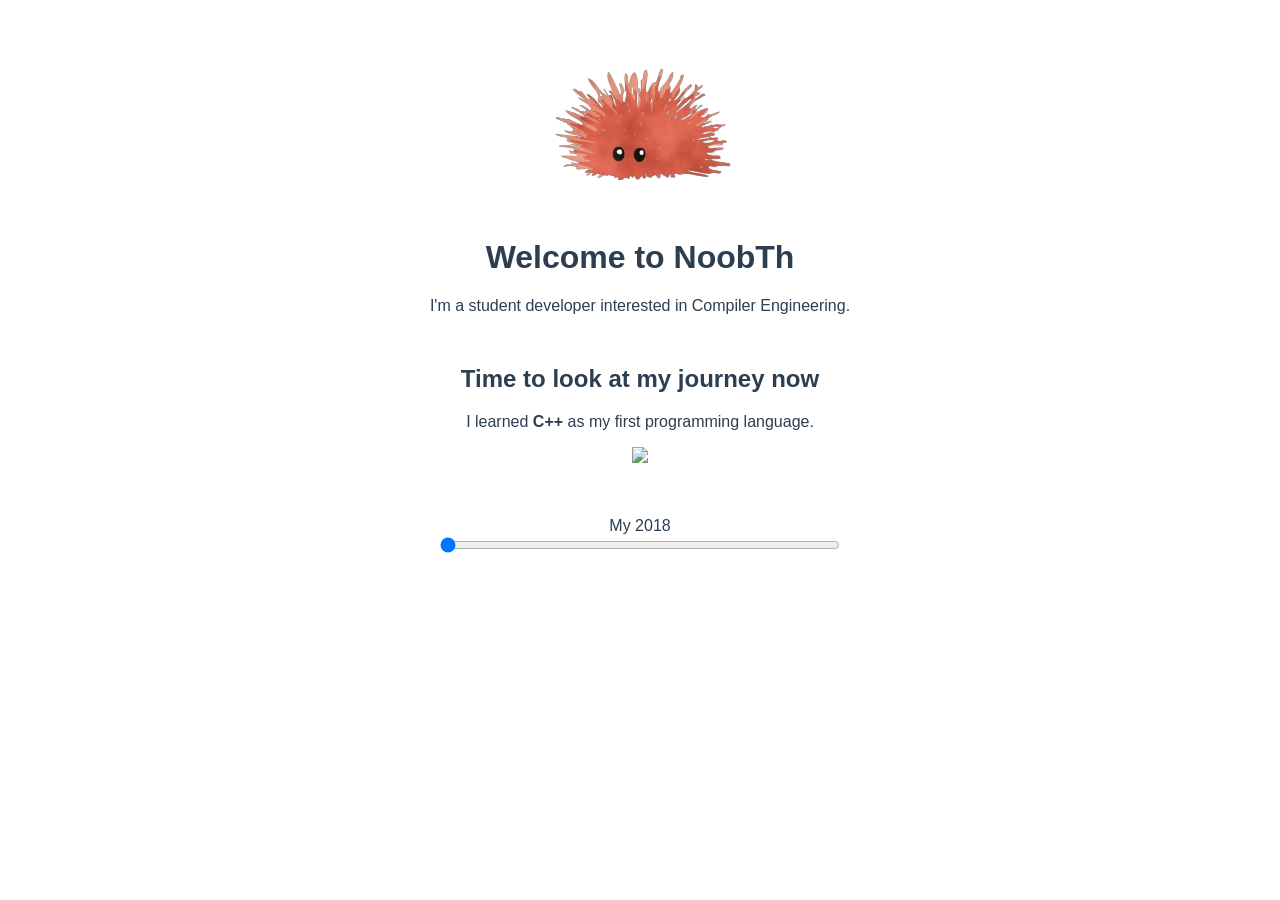
==== index.html @ 134d4ac4 "Initial commit" ====
<!doctype html>
<html lang="">

<head>
    <meta charset="utf-8">
    <meta http-equiv="X-UA-Compatible" content="IE=edge">
    <meta name="viewport" content="width=device-width,initial-scale=1">
    <title>NoobTh</title>
    <script defer="defer" src="js/chunk-vendors.e2828c6b.js"></script>
    <script defer="defer" src="js/app.ecfa500b.js"></script>
    <link href="css/app.c8c04dbf.css" rel="stylesheet">
</head>

<body><noscript><strong>We're sorry but app doesn't work properly without JavaScript enabled. Please enable it to
            continue.</strong></noscript>
    <div id="app"></div>
</body>

</html>
---- css/app.c8c04dbf.css ----
.year-slider input{width:400px}#app{font-family:Avenir,Helvetica,Arial,sans-serif;-webkit-font-smoothing:antialiased;-moz-osx-font-smoothing:grayscale;text-align:center;color:#2c3e50;margin-top:60px}.sections div{margin-top:50px}@keyframes sway{0%{transform:translateX(-5px) rotate(0deg)}25%{transform:translateX(5px) rotate(10deg)}50%{transform:translateX(-5px) rotate(0deg)}75%{transform:translateX(5px) rotate(10deg)}to{transform:translateX(-5px) rotate(0deg)}}.rotating-image{animation:sway 5s ease-in-out infinite}
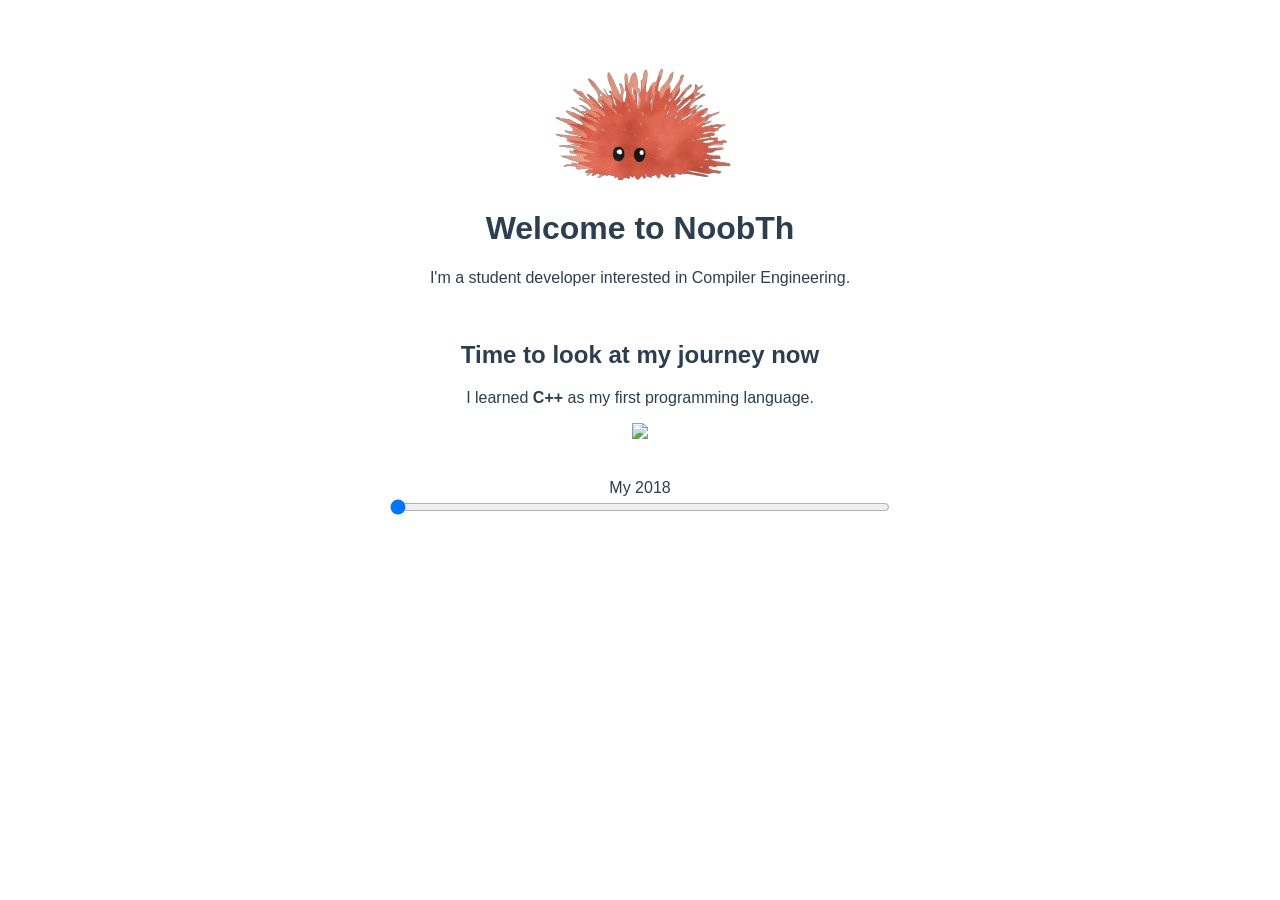
==== commit 4d2edf9a: "Remake" ====
--- a/index.html
+++ b/index.html
@@ -1,19 +1,35 @@
 <!doctype html>
-<html lang="">
+<html lang="en">
 
 <head>
     <meta charset="utf-8">
-    <meta http-equiv="X-UA-Compatible" content="IE=edge">
     <meta name="viewport" content="width=device-width,initial-scale=1">
     <title>NoobTh</title>
-    <script defer="defer" src="js/chunk-vendors.e2828c6b.js"></script>
-    <script defer="defer" src="js/app.ecfa500b.js"></script>
-    <link href="css/app.c8c04dbf.css" rel="stylesheet">
+    <link rel="icon" type="image/x-icon" href="./images/ferrispenic.png">
+    <link rel="stylesheet" href="./styles/main.css">
+    <script src="./scripts/contents.js" defer="defer"></script>
+    <script src="./scripts/journey.js" defer="defer"></script>
 </head>
 
-<body><noscript><strong>We're sorry but app doesn't work properly without JavaScript enabled. Please enable it to
-            continue.</strong></noscript>
-    <div id="app"></div>
+<body>
+    <img src="./images/ferrispenic.png">
+    <div class="welcome">
+        <h1>Welcome to NoobTh</h1>
+        <p>I'm a student developer interested in Compiler Engineering.</p>
+    </div>
+    <br>
+    <div class="journey">
+        <h2>Time to look at my journey now</h2>
+
+        <div id="year-content"></div>
+
+        <br><br>
+
+        <div>
+            My <span id="year-display">2018</span><br>
+            <input oninput="changeYear(this)" id="year-changer" type="range" min=2018 max=2024 value=2018>
+        </div>
+    </div>
 </body>
 
 </html>
--- a/styles/main.css
+++ b/styles/main.css
@@ -0,0 +1,10 @@
+body {
+    font-family: Avenir, Helvetica, Arial, sans-serif;
+    color:#2c3e50;
+    text-align: center;
+    margin-top: 60px;
+}
+
+#year-changer {
+    width: 500px;
+}
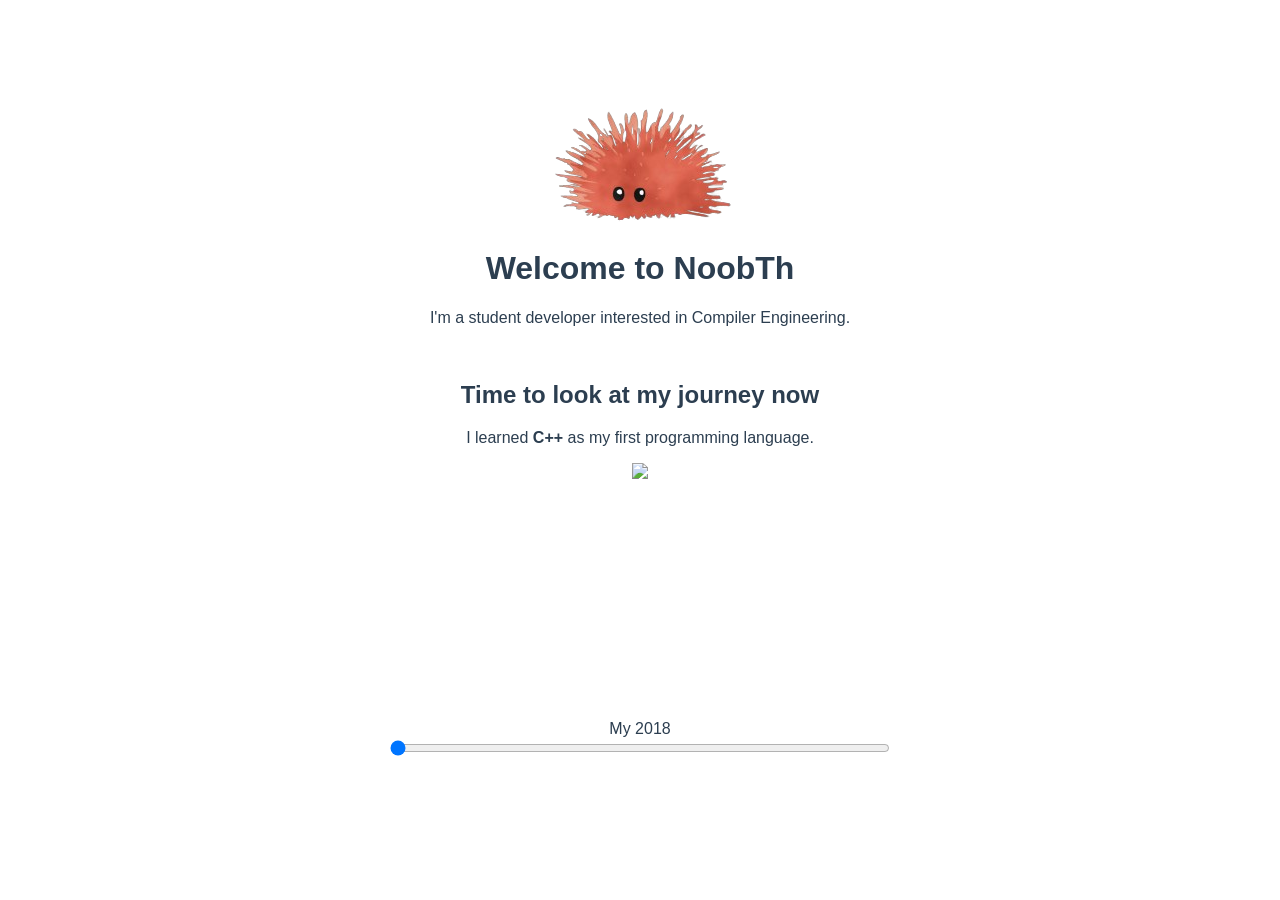
==== commit 4f84f4bb: "Update" ====
--- a/index.html
+++ b/index.html
@@ -4,30 +4,32 @@
 <head>
     <meta charset="utf-8">
     <meta name="viewport" content="width=device-width,initial-scale=1">
-    <title>NoobTh</title>
     <link rel="icon" type="image/x-icon" href="./images/ferrispenic.png">
     <link rel="stylesheet" href="./styles/main.css">
+    <link rel="stylesheet" href="./styles/animation.css">
     <script src="./scripts/contents.js" defer="defer"></script>
     <script src="./scripts/journey.js" defer="defer"></script>
+    <title>NoobTh</title>
 </head>
 
 <body>
-    <img src="./images/ferrispenic.png">
+    <div class="cursor"></div>
+
+    <img class="rotating-image" src="./images/ferrispenic.png">
     <div class="welcome">
         <h1>Welcome to NoobTh</h1>
         <p>I'm a student developer interested in Compiler Engineering.</p>
     </div>
+
     <br>
+
+    <h2>Time to look at my journey now</h2>
     <div class="journey">
-        <h2>Time to look at my journey now</h2>
-
         <div id="year-content"></div>
 
-        <br><br>
-
-        <div>
+        <div class="year-selector">
             My <span id="year-display">2018</span><br>
-            <input oninput="changeYear(this)" id="year-changer" type="range" min=2018 max=2024 value=2018>
+            <input oninput="changeYear(this)" id="year-slider" type="range" min=2018 max=2024 value=2018>
         </div>
     </div>
 </body>
--- a/styles/main.css
+++ b/styles/main.css
@@ -1,10 +1,20 @@
 body {
     font-family: Avenir, Helvetica, Arial, sans-serif;
-    color:#2c3e50;
+    color: #2c3e50;
     text-align: center;
-    margin-top: 60px;
+    margin-top: 100px;
 }
 
-#year-changer {
+#year-slider {
     width: 500px;
+}
+
+.year-selector {
+    margin-top: 50px;
+    position: absolute;
+    bottom: 140px;
+    left: 0;
+    right: 0;
+    margin-left: auto;
+    margin-right: auto;
 }
--- a/styles/animation.css
+++ b/styles/animation.css
@@ -0,0 +1,16 @@
+@keyframes sway {
+    0% {
+        transform: translateX(-5px) rotate(0deg)
+    }
+    50% {
+        transform: translateX(5px) rotate(10deg)
+    }
+    100% {
+        transform: translateX(-5px) rotate(0deg)
+    }
+}
+
+.rotating-image {
+    animation: sway 2s ease-in-out infinite
+}
+
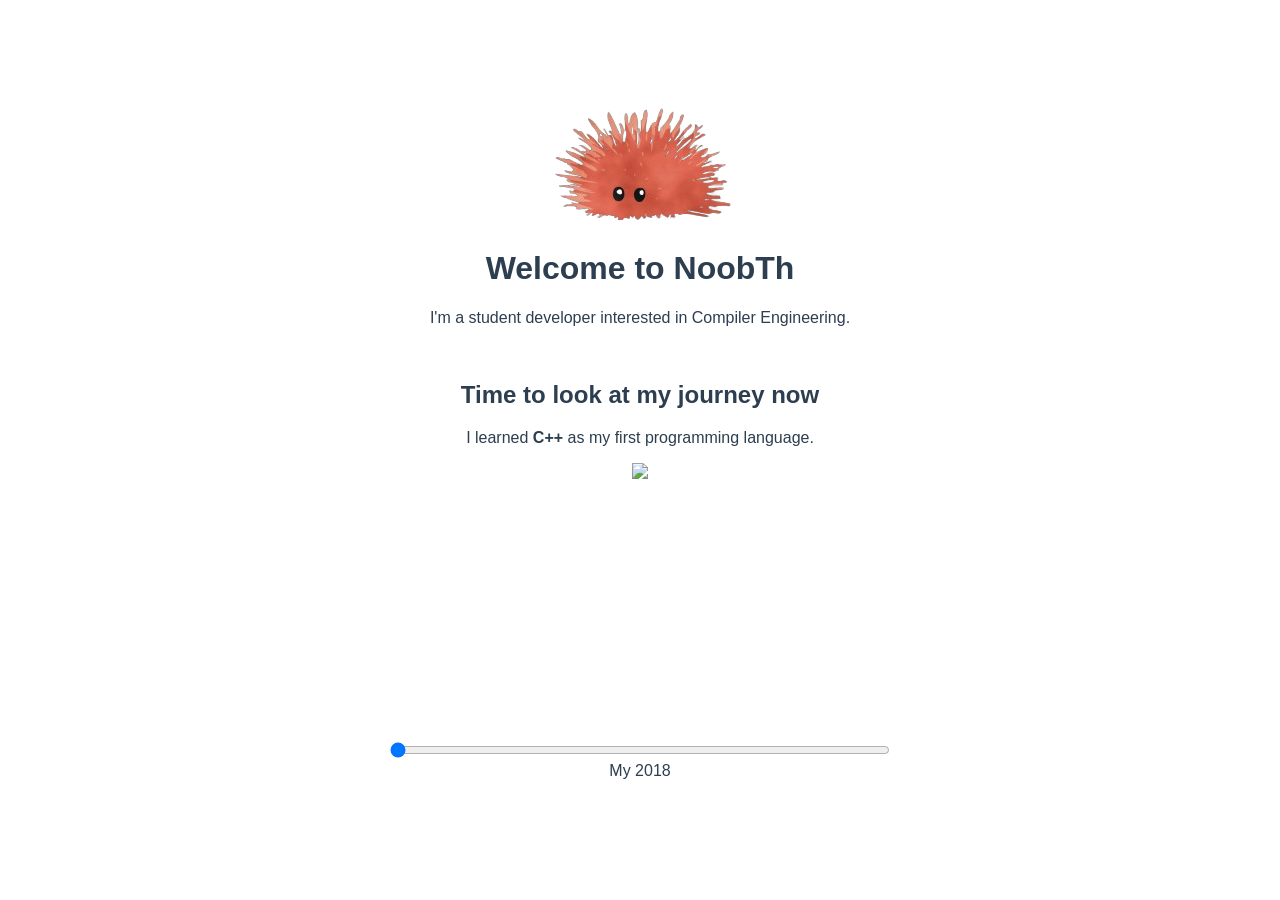
==== commit c88e1345: "Update" ====
--- a/index.html
+++ b/index.html
@@ -28,8 +28,8 @@
         <div id="year-content"></div>
 
         <div class="year-selector">
-            My <span id="year-display">2018</span><br>
-            <input oninput="changeYear(this)" id="year-slider" type="range" min=2018 max=2024 value=2018>
+            <input oninput="changeYear(this)" id="year-slider" type="range" min=2018 max=2024 value=2018><br>
+            My <span id="year-display">2018</span>
         </div>
     </div>
 </body>
--- a/styles/main.css
+++ b/styles/main.css
@@ -6,15 +6,15 @@
 }
 
 #year-slider {
-    width: 500px;
+    width: 500px !important;
 }
 
 .year-selector {
-    margin-top: 50px;
     position: absolute;
-    bottom: 140px;
+    bottom: 120px;
     left: 0;
     right: 0;
     margin-left: auto;
     margin-right: auto;
-}+}
+
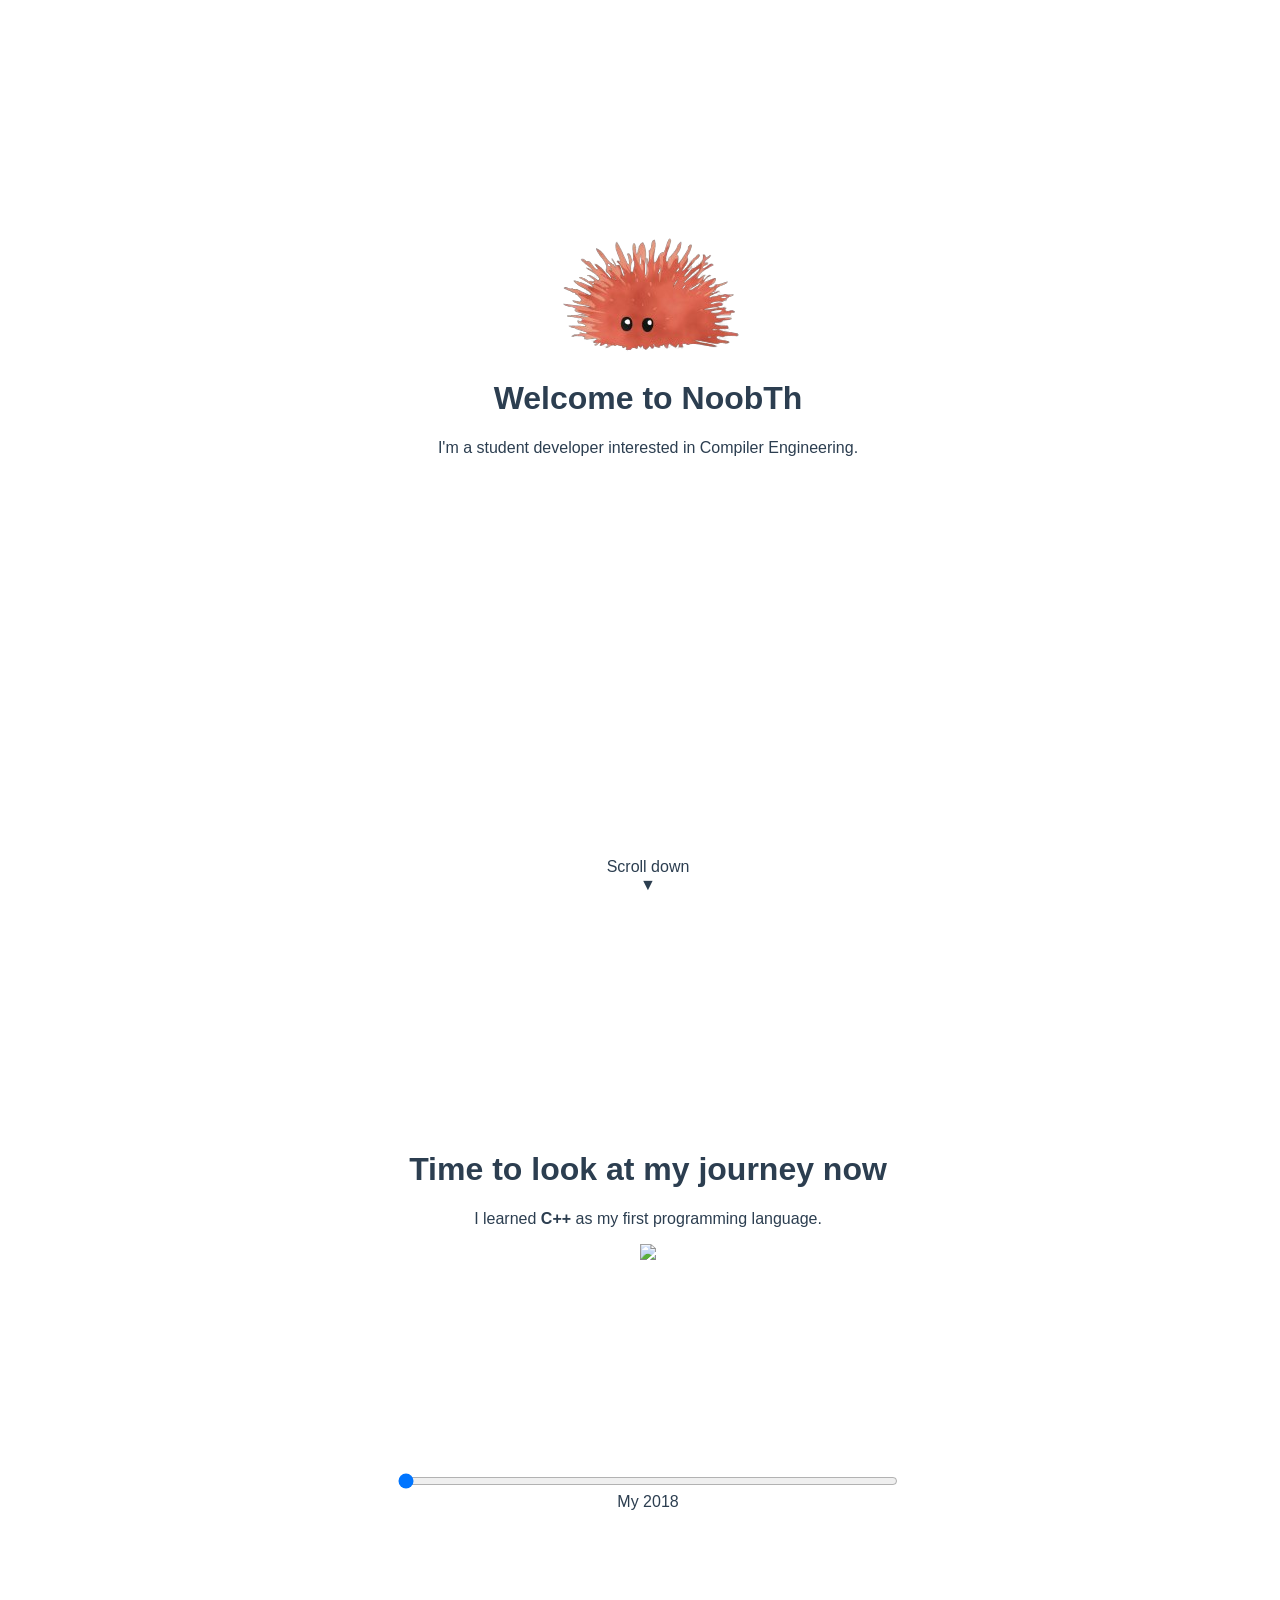
==== commit b02a81ad: "Update" ====
--- a/index.html
+++ b/index.html
@@ -7,29 +7,31 @@
     <link rel="icon" type="image/x-icon" href="./images/ferrispenic.png">
     <link rel="stylesheet" href="./styles/main.css">
     <link rel="stylesheet" href="./styles/animation.css">
+    <script src="http://code.jquery.com/jquery-latest.js" defer="defer"></script>
     <script src="./scripts/contents.js" defer="defer"></script>
     <script src="./scripts/journey.js" defer="defer"></script>
+    <script src="./scripts/section.js" defer="defer"></script>
     <title>NoobTh</title>
 </head>
 
 <body>
-    <div class="cursor"></div>
+    <div class="section">
+        <img class="rotating-image" src="./images/ferrispenic.png">
+        <div class="welcome">
+            <h1>Welcome to NoobTh</h1>
+            <p>I'm a student developer interested in Compiler Engineering.</p>
+        </div>
+        <p class="down-allow">Scroll down<br>▼</p>
+    </div>
+    <div class="section">
+        <h1>Time to look at my journey now</h1>
+        <div class="journey">
+            <div id="year-content"></div>
 
-    <img class="rotating-image" src="./images/ferrispenic.png">
-    <div class="welcome">
-        <h1>Welcome to NoobTh</h1>
-        <p>I'm a student developer interested in Compiler Engineering.</p>
-    </div>
-
-    <br>
-
-    <h2>Time to look at my journey now</h2>
-    <div class="journey">
-        <div id="year-content"></div>
-
-        <div class="year-selector">
-            <input oninput="changeYear(this)" id="year-slider" type="range" min=2018 max=2024 value=2018><br>
-            My <span id="year-display">2018</span>
+            <div class="year-selector">
+                <input oninput="changeYear(this)" id="year-slider" type="range" min=2018 max=2024 value=2018><br>
+                My <span id="year-display">2018</span>
+            </div>
         </div>
     </div>
 </body>
--- a/styles/main.css
+++ b/styles/main.css
@@ -1,20 +1,41 @@
+
+html {
+    margin: 0;
+    overflow: hidden;
+}
+
 body {
     font-family: Avenir, Helvetica, Arial, sans-serif;
     color: #2c3e50;
+    margin-top: 230px;
+    width: 100%;
+    height: 100%;
+}
+
+.section {
+    position: relative;
+    height: 100vh;
     text-align: center;
-    margin-top: 100px;
 }
 
 #year-slider {
-    width: 500px !important;
+    width: 500px;
 }
 
 .year-selector {
     position: absolute;
-    bottom: 120px;
+    bottom: 540px;
     left: 0;
     right: 0;
     margin-left: auto;
     margin-right: auto;
 }
 
+.down-allow {
+    position: absolute;
+    bottom: 220px;
+    left: 0;
+    right: 0;
+    margin-left: auto;
+    margin-right: auto;
+}
